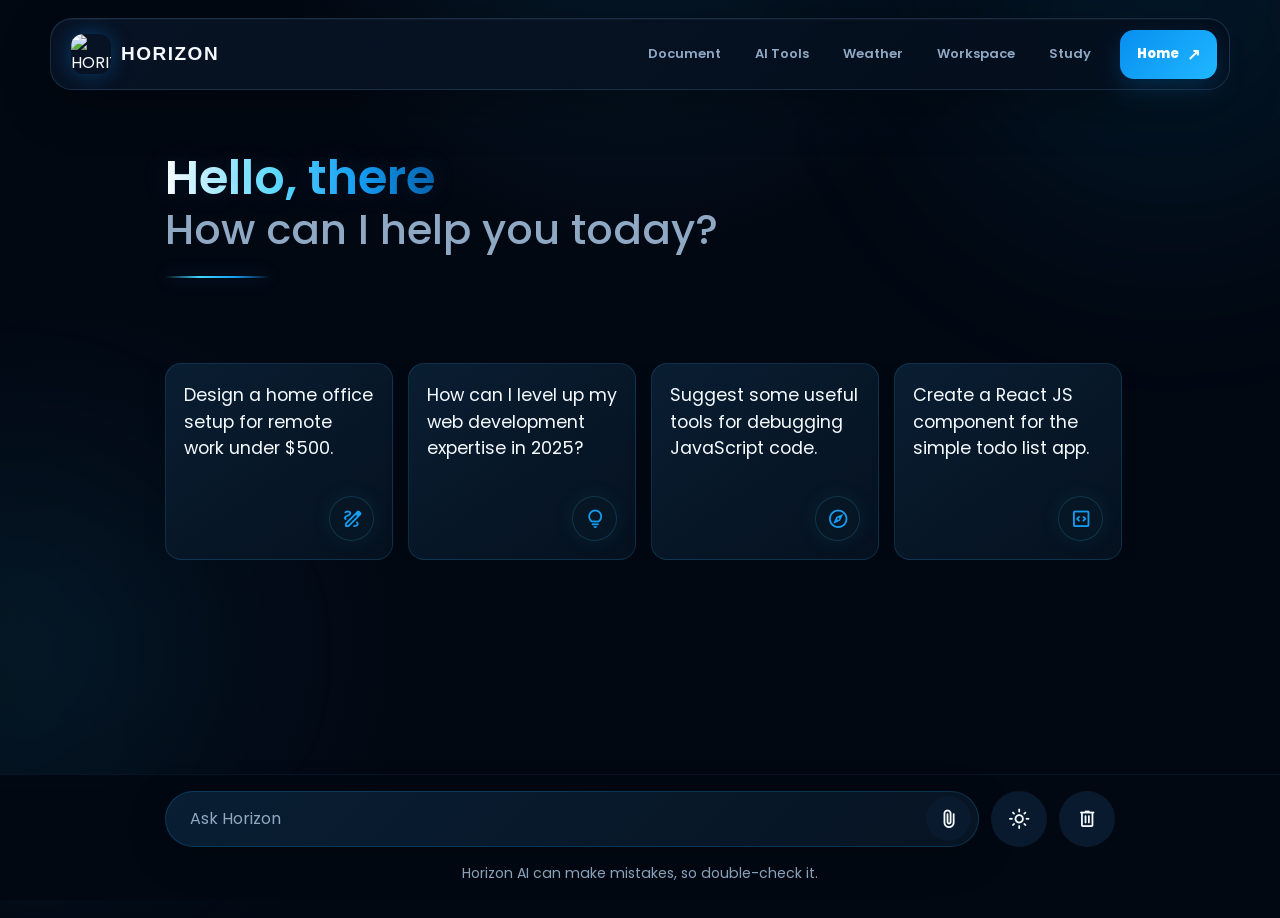
==== ChatBot.html @ b5a22b56 "Add files via upload" ====
<!DOCTYPE html>
<html lang="en">
  <head>
    <meta charset="UTF-8" />
    <meta name="viewport" content="width=device-width, initial-scale=1.0" />
    <title>Gemini Chatbot</title>
    <!-- Linking Google Fonts For Icons -->
    <link rel="stylesheet" href="https://fonts.googleapis.com/css2?family=Material+Symbols+Rounded:opsz,wght,FILL,GRAD@32,400,0,0" />
    <link rel="stylesheet" href="ChatBot.css" />
    <link rel="icon" type="image/x-icon" href="/Skill Mela/Homepage/Images/Logo.jpg">
  </head>
  <body>
    <!-- =========================
     HORIZON NAVBAR
========================= -->

<header class="navbar">

  <a href="#home" class="brand">
    <img
      src="/Skill Mela/Homepage/Images/Logo.jpg"
      alt="HORIZON Logo"
    >

    <span class="brand-name">
      HORIZON
    </span>
  </a>

  <nav class="nav-links" id="navLinks">

    <a href="/Skill Mela/Document AI/Document.html">
      Document
    </a>

    <a href="/Skill Mela/Utilities/Utilities.html">
      AI Tools
    </a>

    <a href="/Skill Mela/Weather/Weather.html">
      Weather
    </a>

    <a href="/Skill Mela/Developer Desk/developer-desk.html">
      Workspace
    </a>

    <a href="/Skill Mela/Study AI/Study.html">
      Study
    </a>

  </nav>

  <a
    href="/Skill Mela/Homepage/index.html"
    class="nav-cta"
  >
    Home <span>↗</span>
  </a>

  <button
    class="menu-btn"
    id="menuBtn"
    aria-label="Open Menu"
    aria-expanded="false"
  >
    ☰
  </button>

</header>
    <div class="container">
      <!-- App Header -->
      <header class="app-header">
        <h1 class="heading">Hello, there</h1>
        <h4 class="sub-heading">How can I help you today?</h4>
      </header>
      <!-- Suggestions List -->
      <ul class="suggestions">
        <li class="suggestions-item">
          <p class="text">Design a home office setup for remote work under $500.</p>
          <span class="icon material-symbols-rounded">draw</span>
        </li>
        <li class="suggestions-item">
          <p class="text">How can I level up my web development expertise in 2025?</p>
          <span class="icon material-symbols-rounded">lightbulb</span>
        </li>
        <li class="suggestions-item">
          <p class="text">Suggest some useful tools for debugging JavaScript code.</p>
          <span class="icon material-symbols-rounded">explore</span>
        </li>
        <li class="suggestions-item">
          <p class="text">Create a React JS component for the simple todo list app.</p>
          <span class="icon material-symbols-rounded">code_blocks</span>
        </li>
      </ul>
      <!-- Chats -->
      <div class="chats-container"></div>
      <!-- Prompt Input -->
      <div class="prompt-container">
        <div class="prompt-wrapper">
          <form action="#" class="prompt-form">
            <input type="text" placeholder="Ask Horizon" class="prompt-input" required />
            <div class="prompt-actions">
              <!-- File Upload Wrapper -->
              <div class="file-upload-wrapper">
                <img src="#" class="file-preview" />
                <input id="file-input" type="file" accept="image/*, .pdf, .txt, .csv" hidden />
                <button type="button" class="file-icon material-symbols-rounded">description</button>
                <button id="cancel-file-btn" type="button" class="material-symbols-rounded">close</button>
                <button id="add-file-btn" type="button" class="material-symbols-rounded">attach_file</button>
              </div>
              <!-- Send Prompt and Stop Response Buttons -->
              <button id="stop-response-btn" type="button" class="material-symbols-rounded">stop_circle</button>
              <button id="send-prompt-btn" class="material-symbols-rounded">arrow_upward</button>
            </div>
          </form>
          <!-- Theme and Delete Chats Buttons -->
          <button id="theme-toggle-btn" class="material-symbols-rounded">light_mode</button>
          <button id="delete-chats-btn" class="material-symbols-rounded">delete</button>
        </div>
        <p class="disclaimer-text">Horizon AI can make mistakes, so double-check it.</p>
      </div>
    </div>
    <script src="ChatBot.js"></script>
  </body>
</html>
---- ChatBot.css ----
/* =========================================================
   HORIZON AI ASSISTED WEBSITE
   PREMIUM DARK + LIGHT THEME
   ========================================================= */

@import url("https://fonts.googleapis.com/css2?family=Poppins:wght@400;500;600;700&display=swap");


/* =========================================================
   RESET
   ========================================================= */

* {
    margin: 0;
    padding: 0;
    box-sizing: border-box;
    font-family: "Poppins", sans-serif;
}

html {
    scroll-behavior: smooth;
}

button,
input,
textarea {
    font-family: inherit;
}

button {
    cursor: pointer;
}


/* =========================================================
   DARK THEME VARIABLES
   ========================================================= */

:root {

    --text-color: #f5faff;
    --heading-color: #ffffff;
    --subheading-color: #8fa8c4;
    --placeholder-color: #90a9c1;

    --primary-color: #020812;
    --secondary-color: #091a2e;
    --secondary-hover-color: #102a45;

    --surface-color: rgba(9, 26, 46, 0.88);
    --surface-hover: rgba(13, 37, 61, 0.96);

    --border-color: rgba(50, 181, 255, 0.16);
    --border-hover: rgba(58, 205, 255, 0.45);

    --accent-color: #169df2;
    --accent-hover-color: #0878c5;
    --accent-cyan: #43d7ff;
    --accent-dark: #075ca4;

    --scrollbar-color: #24638c;

    --danger-color: #ff5f72;

    --shadow-small:
        0 8px 25px rgba(0, 0, 0, 0.14);

    --shadow-medium:
        0 15px 45px rgba(0, 0, 0, 0.22);

    --shadow-blue:
        0 12px 38px rgba(20, 156, 242, 0.13);

    --input-bg: #061321;
    --code-bg: #020a13;

    color-scheme: dark;
}


/* =========================================================
   LIGHT THEME
   ========================================================= */

body.light-theme {

    --text-color: #14263a;
    --heading-color: #071a2e;
    --subheading-color: #5d7590;
    --placeholder-color: #7389a0;

    --primary-color: #f4f9fd;
    --secondary-color: #e7f1f9;
    --secondary-hover-color: #dcebf7;

    --surface-color: rgba(255, 255, 255, 0.92);
    --surface-hover: #ffffff;

    --border-color: rgba(13, 125, 196, 0.14);
    --border-hover: rgba(13, 145, 218, 0.35);

    --accent-color: #087fd1;
    --accent-hover-color: #006bb4;
    --accent-cyan: #0aaedb;
    --accent-dark: #075995;

    --scrollbar-color: #91b6d0;

    --danger-color: #d9344b;

    --shadow-small:
        0 6px 22px rgba(25, 74, 112, 0.08);

    --shadow-medium:
        0 18px 55px rgba(25, 74, 112, 0.11);

    --shadow-blue:
        0 15px 40px rgba(8, 127, 209, 0.10);

    --input-bg: #ffffff;
    --code-bg: #edf5fb;

    color-scheme: light;
}


/* =========================================================
   BODY
   ========================================================= */

body {

    min-height: 100vh;

    overflow: hidden;

    color: var(--text-color);

    background:
        radial-gradient(
            circle at 50% -12%,
            rgba(35, 176, 255, 0.11),
            transparent 30%
        ),
        radial-gradient(
            circle at 5% 70%,
            rgba(20, 129, 207, 0.06),
            transparent 26%
        ),
        var(--primary-color);

    transition:
        background 0.35s ease,
        color 0.35s ease;
}


/* =========================================================
   LIGHT BODY BACKGROUND
   ========================================================= */

body.light-theme {

    background:
        radial-gradient(
            circle at 50% -15%,
            rgba(68, 194, 255, 0.20),
            transparent 32%
        ),
        radial-gradient(
            circle at 0% 40%,
            rgba(15, 137, 220, 0.08),
            transparent 25%
        ),
        linear-gradient(
            180deg,
            #fafdff 0%,
            #f2f8fc 50%,
            #eef6fb 100%
        );
}


/* =========================================================
   SCROLLBAR
   ========================================================= */

::-webkit-scrollbar {
    width: 8px;
    height: 8px;
}

::-webkit-scrollbar-track {
    background: transparent;
}

::-webkit-scrollbar-thumb {
    background: var(--scrollbar-color);
    border-radius: 50px;
}

::-webkit-scrollbar-thumb:hover {
    background: var(--accent-color);
}


/* =========================================================
   MAIN CONTAINER
   ========================================================= */

.container {

    position: relative;

    width: 100%;

    height:
        calc(100vh - 127px);

    overflow-y: auto;
    overflow-x: hidden;

    padding:
        32px 0 80px;

    scrollbar-color:
        var(--scrollbar-color)
        transparent;

    scrollbar-width: thin;
}


/* =========================================================
   CONTENT WIDTH
   ========================================================= */

.container :where(
    .app-header,
    .suggestions,
    .message,
    .prompt-wrapper
) {

    position: relative;

    width: 100%;

    max-width: 990px;

    margin:
        0 auto;

    padding:
        0 20px;
}


/* =========================================================
   BACKGROUND GLOW
   ========================================================= */

.container::before {

    content: "";

    position: fixed;

    width: 420px;
    height: 420px;

    top: -220px;
    right: -100px;

    border-radius: 50%;

    background:
        rgba(28, 165, 245, 0.10);

    filter:
        blur(110px);

    pointer-events:
        none;

    z-index:
        -1;
}


.container::after {

    content: "";

    position: fixed;

    width: 330px;
    height: 330px;

    left: -170px;
    bottom: 80px;

    border-radius: 50%;

    background:
        rgba(67, 215, 255, 0.06);

    filter:
        blur(110px);

    pointer-events:
        none;

    z-index:
        -1;
}


/* =========================================================
   LIGHT THEME GLOW
   ========================================================= */

body.light-theme .container::before {

    background:
        rgba(16, 163, 236, 0.13);

    filter:
        blur(105px);
}


body.light-theme .container::after {

    background:
        rgba(58, 197, 245, 0.09);

    filter:
        blur(105px);
}


/* =========================================================
   HEADER
   ========================================================= */

.container .app-header {

    margin-top:
        3vh;
}


/* =========================================================
   MAIN HEADING
   ========================================================= */

.app-header .heading {

    width:
        fit-content;

    font-size:
        3rem;

    font-weight:
        600;

    line-height:
        1.2;

    background:
        linear-gradient(
            90deg,
            #ffffff 0%,
            #62dcff 40%,
            #169df2 72%,
            #0762ac 100%
        );

    -webkit-background-clip:
        text;

    background-clip:
        text;

    -webkit-text-fill-color:
        transparent;

    color:
        transparent;

    text-shadow:
        0 0 30px
        rgba(
            30,
            168,
            245,
            0.12
        );
}


/* =========================================================
   LIGHT HEADING
   ========================================================= */

body.light-theme .app-header .heading {

    background:
        linear-gradient(
            90deg,
            #071b2f 0%,
            #087fd1 48%,
            #05abd9 100%
        );

    -webkit-background-clip:
        text;

    background-clip:
        text;

    -webkit-text-fill-color:
        transparent;

    text-shadow:
        none;
}


/* =========================================================
   SUB HEADING
   ========================================================= */

.app-header .sub-heading {

    margin-top:
        -5px;

    font-size:
        2.6rem;

    line-height:
        1.35;

    font-weight:
        500;

    color:
        var(--subheading-color);
}

/* =========================
   HORIZON NAVBAR
========================= */

.navbar {
  position: sticky;
  top: 18px;
  z-index: 1000;

  width: min(1180px, calc(100% - 32px));
  min-height: 72px;

  margin: 18px auto 0;

  display: flex;
  align-items: center;

  padding: 10px 12px 10px 20px;

  border: 1px solid rgba(110, 180, 235, 0.18);
  border-radius: 22px;

  background:
    linear-gradient(
      135deg,
      rgba(8, 20, 38, 0.92),
      rgba(4, 14, 28, 0.88)
    );

  backdrop-filter: blur(18px);

  box-shadow:
    0 15px 50px rgba(0, 0, 0, 0.28),
    inset 0 1px 0 rgba(255, 255, 255, 0.04);
}


/* LOGO */

.brand {
  display: flex;
  align-items: center;
  gap: 10px;

  flex-shrink: 0;

  text-decoration: none;
  color: inherit;
}

.brand img {
  width: 40px;
  height: 40px;

  border-radius: 12px;

  object-fit: cover;

  box-shadow:
    0 0 20px rgba(7, 143, 240, 0.35);
}

.brand-name {
  font-family: "Space Grotesk", sans-serif;

  font-size: 19px;
  font-weight: 700;

  letter-spacing: 1.5px;

  color: #f5f8ff;
}


/* NAV LINKS */

.nav-links {
  display: flex;
  align-items: center;

  gap: 8px;

  margin-left: auto;
  margin-right: 16px;
}

.nav-links a {
  padding: 11px 13px;

  border-radius: 12px;

  color: #8fa8c4;

  font-size: 13px;
  font-weight: 600;

  text-decoration: none;

  transition:
    color 0.2s ease,
    background 0.2s ease,
    transform 0.2s ease;
}

.nav-links a:hover {
  color: #f5f8ff;

  background:
    rgba(7, 143, 240, 0.09);

  transform:
    translateY(-1px);
}


/* LAUNCH AI */

.nav-cta {
  display: inline-flex;

  align-items: center;
  gap: 8px;

  padding: 12px 17px;

  border-radius: 14px;

  background:
    linear-gradient(
      135deg,
      #078ff0,
      #20b7ff
    );

  color: white;

  font-size: 13px;
  font-weight: 800;

  text-decoration: none;

  box-shadow:
    0 10px 25px rgba(7, 143, 240, 0.2);

  transition:
    transform 0.2s ease,
    box-shadow 0.2s ease;
}

.nav-cta:hover {
  transform:
    translateY(-2px);

  box-shadow:
    0 14px 30px rgba(7, 143, 240, 0.32);
}

.nav-cta span {
  font-size: 16px;
}


/* MOBILE BUTTON */

.menu-btn {
  display: none;

  border: 0;

  background: transparent;

  color: #f5f8ff;

  font-size: 25px;

  padding: 8px;
}


/* MOBILE */

@media (max-width: 760px) {

  .navbar {
    top: 10px;

    width: calc(100% - 20px);

    margin-top: 10px;
  }

  .nav-links {

    position: absolute;

    left: 0;
    right: 0;

    top: calc(100% + 10px);

    display: none;

    flex-direction: column;
    align-items: stretch;

    margin: 0;
    padding: 10px;

    border: 1px solid #16365a;

    border-radius: 18px;

    background: #09101f;

    box-shadow:
      0 20px 70px rgba(0,0,0,0.35);
  }

  .nav-links.open {
    display: flex;
  }

  .nav-links a {
    padding: 13px;
  }

  .nav-cta {
    margin-left: auto;
    margin-right: 8px;

    padding: 10px 13px;
  }

  .menu-btn {
    display: block;
  }

}


@media (max-width: 520px) {

  .brand-name {
    display: none;
  }

}

/* =========================================================
   SUGGESTIONS
   ========================================================= */

.container .suggestions {

    display:
        flex;

    width:
        100%;

    gap:
        15px;

    margin-top:
        9.5vh;

    list-style:
        none;

    overflow-x:
        auto;

    scroll-snap-type:
        x mandatory;

    scrollbar-width:
        none;
}


.container .suggestions::-webkit-scrollbar {
    display:
        none;
}


/* =========================================================
   HIDE SUGGESTIONS AFTER CHAT
   ========================================================= */

body.chats-active
.container :where(
    .app-header,
    .suggestions
) {

    display:
        none;
}


/* =========================================================
   SUGGESTION CARDS
   ========================================================= */

.suggestions .suggestions-item {

    width:
        228px;

    min-height:
        190px;

    flex-shrink:
        0;

    display:
        flex;

    flex-direction:
        column;

    align-items:
        flex-end;

    justify-content:
        space-between;

    padding:
        18px;

    cursor:
        pointer;

    scroll-snap-align:
        center;

    border:
        1px solid
        var(--border-color);

    border-radius:
        16px;

    background:
        linear-gradient(
            145deg,
            rgba(10, 31, 52, 0.96),
            rgba(5, 17, 31, 0.98)
        );

    box-shadow:
        var(--shadow-small);

    transition:
        0.3s ease;
}


/* =========================================================
   LIGHT SUGGESTION CARDS
========================================================= */

body.light-theme
.suggestions
.suggestions-item {

    background:
        rgba(
            255,
            255,
            255,
            0.88
        );

    border:
        1px solid
        rgba(
            13,
            127,
            209,
            0.13
        );

    box-shadow:
        0 8px 30px
        rgba(
            29,
            87,
            123,
            0.08
        );

    backdrop-filter:
        blur(14px);
}


.suggestions .suggestions-item:hover {

    transform:
        translateY(-4px);

    border-color:
        var(--border-hover);

    box-shadow:
        var(--shadow-blue);
}


/* =========================================================
   SUGGESTION TEXT
   ========================================================= */

.suggestions
.suggestions-item
.text {

    font-size:
        1.1rem;

    line-height:
        1.5;

    color:
        var(--text-color);
}


/* =========================================================
   SUGGESTION ICON
   ========================================================= */

.suggestions
.suggestions-item
.icon {

    width:
        45px;

    height:
        45px;

    display:
        flex;

    align-items:
        center;

    justify-content:
        center;

    align-self:
        flex-end;

    margin-top:
        35px;

    flex-shrink:
        0;

    font-size:
        1.4rem;

    color:
        var(--accent-cyan);

    background:
        #061625;

    border:
        1px solid
        rgba(
            67,
            215,
            255,
            0.16
        );

    border-radius:
        50%;

    box-shadow:
        0 0 22px
        rgba(
            67,
            215,
            255,
            0.08
        );
}


/* =========================================================
   LIGHT ICONS
   ========================================================= */

body.light-theme
.suggestions
.suggestions-item
.icon {

    color:
        var(--accent-color);

    background:
        linear-gradient(
            145deg,
            #ffffff,
            #e6f4fb
        );

    border:
        1px solid
        rgba(
            8,
            127,
            209,
            0.12
        );

    box-shadow:
        0 6px 20px
        rgba(
            8,
            127,
            209,
            0.09
        );
}


/* =========================================================
   FORCE HORIZON COLORS
========================================================= */

.suggestions
.suggestions-item:nth-child(1)
.icon,
.suggestions
.suggestions-item:nth-child(2)
.icon,
.suggestions
.suggestions-item:nth-child(3)
.icon,
.suggestions
.suggestions-item:nth-child(4)
.icon {

    color:
        var(--accent-color);
}


/* =========================================================
   CHAT CONTAINER
========================================================= */

.container .chats-container {

    display:
        flex;

    flex-direction:
        column;

    gap:
        20px;

    padding-bottom:
        25px;
}


/* =========================================================
   MESSAGE
========================================================= */

.chats-container .message {

    display:
        flex;

    align-items:
        flex-start;

    gap:
        11px;

    animation:
        messageAppear
        0.3s
        ease;
}


@keyframes messageAppear {

    from {
        opacity:
            0;

        transform:
            translateY(8px);
    }

    to {
        opacity:
            1;

        transform:
            translateY(0);
    }
}


/* =========================================================
   AVATAR
========================================================= */

.chats-container
.message
.avatar {

    width:
        43px;

    height:
        43px;

    flex-shrink:
        0;

    align-self:
        flex-start;

    padding:
        6px;

    margin-right:
        -7px;

    border-radius:
        50%;

    object-fit:
        cover;

    background:
        radial-gradient(
            circle at 35% 30%,
            #16486f,
            #061421 72%
        );

    border:
        1px solid
        rgba(
            67,
            215,
            255,
            0.24
        );

    box-shadow:
        0 0 18px
        rgba(
            29,
            169,
            255,
            0.10
        );
}


/* =========================================================
   LIGHT AVATAR
========================================================= */

body.light-theme
.chats-container
.message
.avatar {

    background:
        linear-gradient(
            145deg,
            #ffffff,
            #e5f3fb
        );

    border:
        1px solid
        rgba(
            8,
            127,
            209,
            0.16
        );

    box-shadow:
        0 5px 18px
        rgba(
            8,
            127,
            209,
            0.09
        );
}


/* =========================================================
   LOADING
========================================================= */

.chats-container
.message.loading
.avatar {

    animation:
        rotate 3s
        linear
        infinite;
}


@keyframes rotate {

    100% {
        transform:
            rotate(360deg);
    }
}


/* =========================================================
   MESSAGE TEXT
========================================================= */

.chats-container
.message
.message-text {

    padding:
        3px 16px;

    word-wrap:
        break-word;

    overflow-wrap:
        anywhere;

    white-space:
        pre-line;

    line-height:
        1.65;

    color:
        var(--text-color);
}


/* =========================================================
   BOT MESSAGE
========================================================= */

.chats-container
.bot-message {

    margin:
        9px auto;
}


/* =========================================================
   USER MESSAGE
========================================================= */

.chats-container
.user-message {

    flex-direction:
        column;

    align-items:
        flex-end;
}


/* =========================================================
   USER MESSAGE BUBBLE
========================================================= */

.chats-container
.user-message
.message-text {

    max-width:
        75%;

    padding:
        12px 16px;

    color:
        #eef8ff;

    background:
        linear-gradient(
            135deg,
            #0d2c49,
            #081a2d
        );

    border:
        1px solid
        rgba(
            29,
            169,
            255,
            0.16
        );

    border-radius:
        13px
        13px
        3px
        13px;

    box-shadow:
        0 8px 25px
        rgba(
            0,
            0,
            0,
            0.12
        );
}


/* =========================================================
   LIGHT USER MESSAGE
========================================================= */

body.light-theme
.chats-container
.user-message
.message-text {

    color:
        #123047;

    background:
        linear-gradient(
            135deg,
            #e5f5fd,
            #d5edf9
        );

    border:
        1px solid
        rgba(
            8,
            127,
            209,
            0.15
        );

    box-shadow:
        0 8px 25px
        rgba(
            24,
            79,
            116,
            0.08
        );
}


/* =========================================================
   IMAGE ATTACHMENT
========================================================= */

.chats-container
.user-message
.img-attachment {

    width:
        min(50%, 450px);

    max-width:
        100%;

    margin-top:
        -7px;

    border-radius:
        13px
        3px
        13px
        13px;

    object-fit:
        cover;

    border:
        1px solid
        var(--border-color);
}


/* =========================================================
   FILE ATTACHMENT
========================================================= */

.chats-container
.user-message
.file-attachment {

    display:
        flex;

    align-items:
        center;

    gap:
        6px;

    max-width:
        100%;

    padding:
        10px;

    margin-top:
        -7px;

    border-radius:
        13px
        3px
        13px
        13px;

    background:
        var(--secondary-color);

    border:
        1px solid
        var(--border-color);

    overflow:
        hidden;
}


/* =========================================================
   FILE COLOR
========================================================= */

.chats-container
.user-message
.file-attachment span {

    color:
        var(--accent-color);

    flex-shrink:
        0;
}


/* =========================================================
   PROMPT CONTAINER
========================================================= */

.container
.prompt-container {

    position:
        fixed;

    left:
        0;

    bottom:
        0;

    width:
        100%;

    padding:
        16px 0;

    background:
        linear-gradient(
            to top,
            #020812 65%,
            rgba(
                2,
                8,
                18,
                0.92
            )
        );

    border-top:
        1px solid
        rgba(
            40,
            177,
            255,
            0.08
        );

    z-index:
        100;
}


/* =========================================================
   LIGHT PROMPT AREA
========================================================= */

body.light-theme
.container
.prompt-container {

    background:
        linear-gradient(
            to top,
            #f4f9fd 60%,
            rgba(
                244,
                249,
                253,
                0.90
            )
        );

    border-top:
        1px solid
        rgba(
            13,
            127,
            209,
            0.10
        );

    backdrop-filter:
        blur(18px);
}


/* =========================================================
   PROMPT WRAPPER
========================================================= */

.prompt-container
:where(
    .prompt-wrapper,
    .prompt-form,
    .prompt-actions
) {

    display:
        flex;

    align-items:
        center;

    gap:
        12px;

    height:
        56px;
}


/* =========================================================
   PROMPT WRAPPER WIDTH
========================================================= */

.prompt-container
.prompt-wrapper {

    width:
        100%;
}


/* =========================================================
   PROMPT FORM
========================================================= */

.prompt-container
.prompt-form {

    width:
        100%;

    height:
        100%;

    border-radius:
        130px;

    background:
        linear-gradient(
            135deg,
            #091e33,
            #071423
        );

    border:
        1px solid
        rgba(
            29,
            169,
            255,
            0.20
        );

    box-shadow:
        0 10px 40px
        rgba(
            0,
            0,
            0,
            0.22
        );

    overflow:
        hidden;

    transition:
        0.3s ease;
}


/* =========================================================
   LIGHT PROMPT FORM
========================================================= */

body.light-theme
.prompt-container
.prompt-form {

    background:
        rgba(
            255,
            255,
            255,
            0.96
        );

    border:
        1px solid
        rgba(
            8,
            127,
            209,
            0.17
        );

    box-shadow:
        0 10px 40px
        rgba(
            25,
            83,
            122,
            0.10
        );
}


/* =========================================================
   PROMPT FOCUS
========================================================= */

.prompt-container
.prompt-form:focus-within {

    border-color:
        rgba(
            67,
            215,
            255,
            0.48
        );

    box-shadow:
        0 0 0 3px
        rgba(
            29,
            169,
            255,
            0.07
        ),

        0 15px 45px
        rgba(
            29,
            169,
            255,
            0.12
        );
}


/* =========================================================
   INPUT
========================================================= */

.prompt-form
.prompt-input {

    width:
        100%;

    height:
        100%;

    padding:
        0 0 0 24px;

    border:
        none;

    outline:
        none;

    resize:
        none;

    background:
        transparent;

    color:
        var(--text-color);

    font-size:
        1rem;
}


.prompt-form
.prompt-input::placeholder {

    color:
        var(--placeholder-color);
}


/* =========================================================
   GENERIC BUTTON
========================================================= */

.prompt-wrapper button {

    width:
        56px;

    height:
        100%;

    flex-shrink:
        0;

    display:
        flex;

    align-items:
        center;

    justify-content:
        center;

    border:
        none;

    border-radius:
        50%;

    font-size:
        1.4rem;

    color:
        var(--text-color);

    background:
        var(--secondary-color);

    transition:
        0.25s ease;
}


.prompt-wrapper button:hover {

    background:
        var(--secondary-hover-color);

    transform:
        scale(1.03);
}


/* =========================================================
   LIGHT BUTTON
========================================================= */

body.light-theme
.prompt-wrapper button {

    background:
        #e8f3fa;

    border:
        1px solid
        rgba(
            8,
            127,
            209,
            0.08
        );
}


body.light-theme
.prompt-wrapper button:hover {

    background:
        #d9edf8;
}


/* =========================================================
   PROMPT ACTIONS
========================================================= */

.prompt-form
.prompt-actions {

    gap:
        5px;

    margin-right:
        7px;
}


/* =========================================================
   FILE UPLOAD
========================================================= */

.prompt-wrapper
.prompt-form
:where(
    .file-upload-wrapper,
    button,
    img
) {

    position:
        relative;

    width:
        45px;

    height:
        45px;
}


.prompt-form
.file-upload-wrapper
:where(
    button,
    img
) {

    display:
        none;

    position:
        absolute;

    width:
        45px;

    height:
        45px;

    border-radius:
        50%;

    object-fit:
        cover;
}


/* =========================================================
   SEND BUTTON
========================================================= */

.prompt-form
.prompt-actions
#send-prompt-btn {

    display:
        none;

    color:
        #ffffff;

    background:
        linear-gradient(
            135deg,
            #43d7ff,
            #087fd1
        );

    box-shadow:
        0 0 22px
        rgba(
            29,
            169,
            255,
            0.20
        );
}


.prompt-form
.prompt-input:valid
~ .prompt-actions
#send-prompt-btn {

    display:
        flex;
}


.prompt-form
#send-prompt-btn:hover {

    background:
        linear-gradient(
            135deg,
            #66ddff,
            #006fc0
        );

    box-shadow:
        0 0 28px
        rgba(
            29,
            169,
            255,
            0.30
        );
}


/* =========================================================
   LIGHT SEND BUTTON
========================================================= */

body.light-theme
.prompt-form
#send-prompt-btn {

    color:
        #ffffff;

    background:
        linear-gradient(
            135deg,
            #11b7e8,
            #087fd1
        );

    box-shadow:
        0 8px 24px
        rgba(
            8,
            127,
            209,
            0.22
        );
}


/* =========================================================
   FILE STATES
========================================================= */

.prompt-form
.file-upload-wrapper
#add-file-btn {

    display:
        flex;
}


.prompt-form
.file-upload-wrapper.active
#add-file-btn {

    display:
        none;
}


.prompt-form
.file-upload-wrapper.active.img-attached
img {

    display:
        block;
}


.prompt-form
.file-upload-wrapper.active.file-attached
.file-icon {

    display:
        flex;
}


.prompt-form
.file-upload-wrapper.active:hover
#cancel-file-btn {

    display:
        flex;
}


/* =========================================================
   FILE ICON
========================================================= */

.prompt-wrapper
.prompt-form
.file-icon {

    color:
        var(--accent-color);
}


/* =========================================================
   STOP / CANCEL
========================================================= */

.prompt-form
:is(
    #stop-response-btn:hover,
    #cancel-file-btn
) {

    color:
        var(--danger-color);
}


.prompt-form
#stop-response-btn,
body.bot-responding
.prompt-form
.file-upload-wrapper {

    display:
        none;
}


body.bot-responding
.prompt-form
#stop-response-btn {

    display:
        flex;
}


/* =========================================================
   DISCLAIMER
========================================================= */

.prompt-container
.disclaimer-text {

    padding:
        16px 20px 0;

    font-size:
        0.88rem;

    line-height:
        1.5;

    text-align:
        center;

    color:
        var(--placeholder-color);
}


/* =========================================================
   LIGHT DISCLAIMER
========================================================= */

body.light-theme
.prompt-container
.disclaimer-text {

    color:
        #71879b;
}


/* =========================================================
   LOADING MESSAGE
========================================================= */

.chats-container
.message.loading
.message-text {

    display:
        flex;

    align-items:
        center;

    gap:
        6px;
}


.chats-container
.message.loading
.message-text::after {

    content:
        "";

    width:
        7px;

    height:
        7px;

    border-radius:
        50%;

    background:
        var(--accent-cyan);

    box-shadow:
        0 0 14px
        var(--accent-cyan);

    animation:
        pulse 1s ease-in-out infinite;
}


@keyframes pulse {

    0%,
    100% {

        opacity:
            0.25;

        transform:
            scale(0.8);
    }

    50% {

        opacity:
            1;

        transform:
            scale(1);
    }
}


/* =========================================================
   LINKS
========================================================= */

.chats-container
.message-text a {

    color:
        var(--accent-color);

    text-decoration:
        none;

    font-weight:
        500;
}


.chats-container
.message-text a:hover {

    color:
        var(--accent-cyan);

    text-decoration:
        underline;
}


/* =========================================================
   CODE BLOCKS
========================================================= */

.chats-container
.message-text pre {

    max-width:
        100%;

    margin:
        12px 0;

    padding:
        16px;

    overflow-x:
        auto;

    border-radius:
        14px;

    background:
        var(--code-bg);

    border:
        1px solid
        var(--border-color);

    box-shadow:
        var(--shadow-small);
}


.chats-container
.message-text code {

    font-family:
        Consolas,
        Monaco,
        monospace;

    font-size:
        0.9rem;

    color:
        var(--accent-cyan);
}


/* =========================================================
   LIGHT CODE
========================================================= */

body.light-theme
.chats-container
.message-text code {

    color:
        #006da9;
}


/* =========================================================
   SELECTION
========================================================= */

::selection {

    background:
        rgba(
            29,
            169,
            255,
            0.28
        );

    color:
        #ffffff;
}


/* =========================================================
   THEME TRANSITIONS
========================================================= */

body,
.container,
.suggestions .suggestions-item,
.prompt-form,
.prompt-wrapper button,
.chats-container .avatar,
.chats-container .user-message .message-text {

    transition:
        background 0.35s ease,
        background-color 0.35s ease,
        border-color 0.35s ease,
        color 0.35s ease,
        box-shadow 0.35s ease;
}


/* =========================================================
   MOBILE
========================================================= */

@media (max-width: 768px) {

    body {
        overflow:
            hidden;
    }


    .container {

        height:
            calc(100vh - 100px);

        padding:
            20px 0 120px;
    }


    .container
    :where(
        .app-header,
        .suggestions,
        .message,
        .prompt-wrapper
    ) {

        padding-left:
            14px;

        padding-right:
            14px;
    }


    /* Header */

    .container
    .app-header {

        margin-top:
            2vh;
    }


    .app-header
    .heading {

        font-size:
            2rem;

        line-height:
            1.3;
    }


    .app-header
    .sub-heading {

        margin-top:
            0;

        font-size:
            1.7rem;

        line-height:
            1.4;
    }


    /* Suggestions */

    .container
    .suggestions {

        margin-top:
            5vh;

        gap:
            10px;
    }


    .suggestions
    .suggestions-item {

        width:
            205px;

        min-height:
            170px;

        padding:
            15px;
    }


    .suggestions
    .suggestions-item
    .text {

        font-size:
            0.95rem;
    }


    .suggestions
    .suggestions-item
    .icon {

        width:
            40px;

        height:
            40px;

        font-size:
            1.2rem;

        margin-top:
            25px;
    }


    /* Chat */

    .container
    .chats-container {

        gap:
            15px;
    }


    .chats-container
    .bot-message {

        margin:
            4px auto;
    }


    .chats-container
    .message-text {

        max-width:
            100%;
    }


    .chats-container
    .user-message
    .message-text {

        max-width:
            85%;
    }


    .chats-container
    .user-message
    .img-attachment {

        width:
            75%;
    }


    /* Prompt */

    .prompt-container {

        padding:
            10px 0;
    }


    .prompt-container
    :where(
        .prompt-wrapper,
        .prompt-form,
        .prompt-actions
    ) {

        height:
            53px;

        gap:
            8px;
    }


    .prompt-container button {

        width:
            53px;
    }


    .prompt-form
    :is(
        .file-upload-wrapper,
        button,
        img
    ) {

        width:
            42px;

        height:
            42px;
    }


    .prompt-form
    .prompt-input {

        padding-left:
            20px;

        font-size:
            0.9rem;
    }


    .prompt-form
    .file-upload-wrapper
    .file-icon {

        width:
            42px;

        height:
            42px;
    }


    .prompt-form
    .file-upload-wrapper.active
    #cancel-file-btn {

        opacity:
            0;
    }


    .prompt-wrapper.hide-controls
    :where(
        #theme-toggle-btn,
        #delete-chats-btn
    ) {

        display:
            none;
    }


    .prompt-container
    .disclaimer-text {

        padding:
            10px 14px 0;

        font-size:
            0.72rem;
    }
}


/* =========================================================
   SMALL PHONES
========================================================= */

@media (max-width: 420px) {

    .app-header
    .heading {

        font-size:
            1.8rem;
    }


    .app-header
    .sub-heading {

        font-size:
            1.45rem;
    }


    .suggestions
    .suggestions-item {

        width:
            180px;

        min-height:
            160px;
    }


    .prompt-form
    .prompt-input {

        font-size:
            0.82rem;
    }


    .chats-container
    .user-message
    .message-text {

        max-width:
            90%;
    }
}


/* =========================================================
   LARGE DESKTOP
========================================================= */

@media (min-width: 1400px) {

    .container
    :where(
        .app-header,
        .suggestions,
        .message,
        .prompt-wrapper
    ) {

        max-width:
            1100px;
    }


    .app-header
    .heading {

        font-size:
            3.4rem;
    }


    .app-header
    .sub-heading {

        font-size:
            2.8rem;
    }
}


/* =========================================================
   HORIZON GLOW
========================================================= */

.prompt-form {

    animation:
        horizonGlow 5s
        ease-in-out
        infinite;
}


@keyframes horizonGlow {

    0%,
    100% {

        box-shadow:
            0 10px 40px
            rgba(
                0,
                0,
                0,
                0.18
            );
    }

    50% {

        box-shadow:
            0 10px 42px
            rgba(
                29,
                169,
                255,
                0.13
            );
    }
}


/* =========================================================
   LIGHT GLOW
========================================================= */

body.light-theme
.prompt-form {

    animation:
        lightHorizonGlow 5s
        ease-in-out
        infinite;
}


@keyframes lightHorizonGlow {

    0%,
    100% {

        box-shadow:
            0 10px 40px
            rgba(
                22,
                91,
                130,
                0.07
            );
    }

    50% {

        box-shadow:
            0 12px 44px
            rgba(
                8,
                127,
                209,
                0.14
            );
    }
}


/* =========================================================
   HORIZON BRAND LINE
========================================================= */

.app-header::after {

    content:
        "";

    display:
        block;

    width:
        105px;

    height:
        2px;

    margin-top:
        18px;

    border-radius:
        20px;

    background:
        linear-gradient(
            90deg,
            transparent,
            var(--accent-cyan),
            var(--accent-color),
            transparent
        );

    box-shadow:
        0 0 18px
        rgba(
            29,
            169,
            255,
            0.28
        );
}


body.light-theme
.app-header::after {

    box-shadow:
        0 0 18px
        rgba(
            8,
            127,
            209,
            0.18
        );
}


/* =========================================================
   DISABLE TEXT SELECTION ON UI BUTTONS
========================================================= */

button,
.suggestions-item,
.icon {

    user-select:
        none;
}


/* =========================================================
   ACCESSIBILITY
========================================================= */

button:focus-visible,
input:focus-visible,
textarea:focus-visible {

    outline:
        2px solid
        var(--accent-cyan);

    outline-offset:
        3px;
}


/* =========================================================
   REDUCED MOTION
========================================================= */

@media (prefers-reduced-motion: reduce) {

    *,
    *::before,
    *::after {

        animation-duration:
            0.01ms !important;

        animation-iteration-count:
            1 !important;

        scroll-behavior:
            auto !important;

        transition-duration:
            0.01ms !important;
    }
}
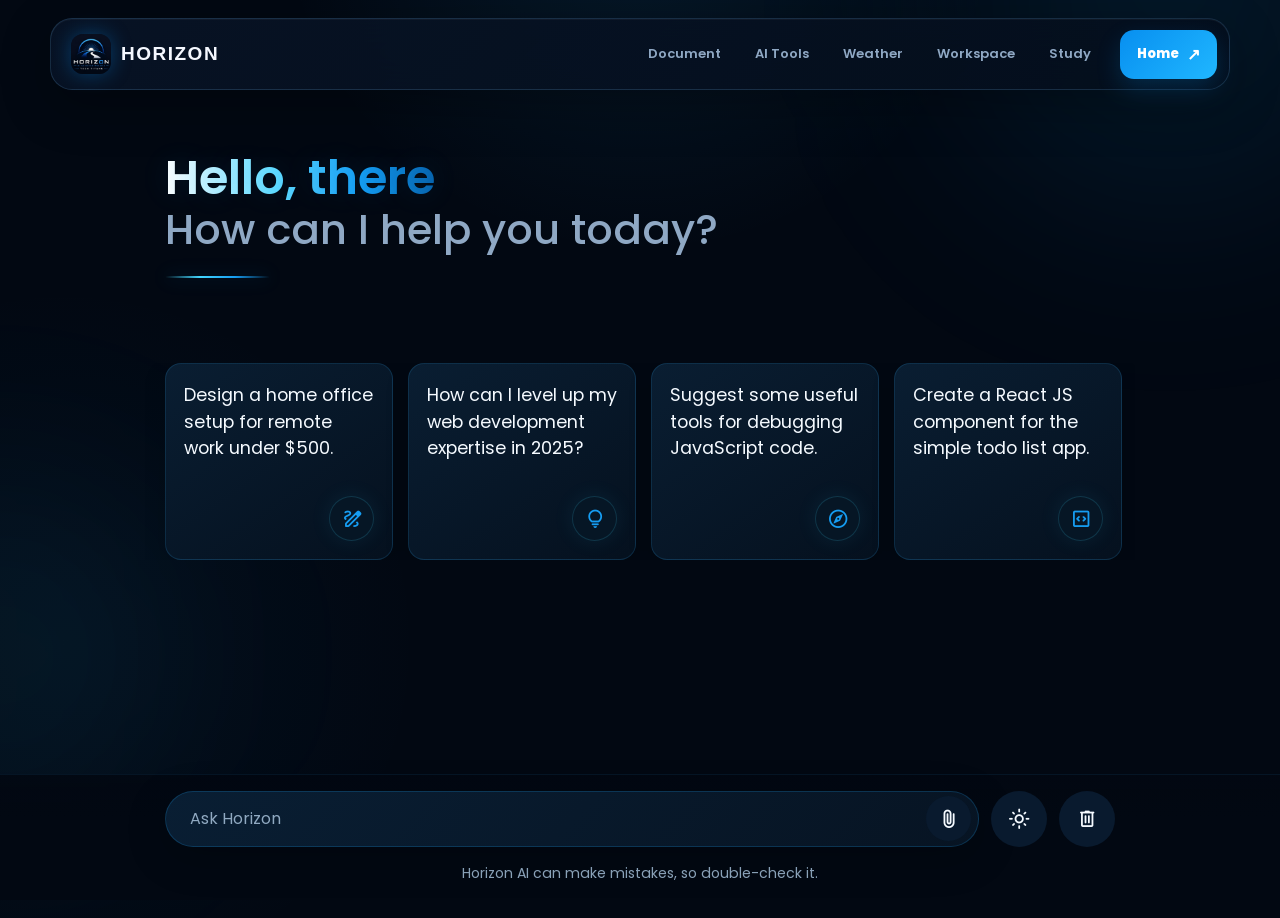
==== commit ffb01fbc: "Fix image and link paths in ChatBot.html Updated file paths for images and links in the HTML." ====
--- a/ChatBot.html
+++ b/ChatBot.html
@@ -7,7 +7,7 @@
     <!-- Linking Google Fonts For Icons -->
     <link rel="stylesheet" href="https://fonts.googleapis.com/css2?family=Material+Symbols+Rounded:opsz,wght,FILL,GRAD@32,400,0,0" />
     <link rel="stylesheet" href="ChatBot.css" />
-    <link rel="icon" type="image/x-icon" href="/Skill Mela/Homepage/Images/Logo.jpg">
+    <link rel="icon" type="image/x-icon" href="Logo.jpg">
   </head>
   <body>
     <!-- =========================
@@ -18,7 +18,7 @@
 
   <a href="#home" class="brand">
     <img
-      src="/Skill Mela/Homepage/Images/Logo.jpg"
+      src="Logo.jpg"
       alt="HORIZON Logo"
     >
 
@@ -29,30 +29,30 @@
 
   <nav class="nav-links" id="navLinks">
 
-    <a href="/Skill Mela/Document AI/Document.html">
+    <a href="Document.html">
       Document
     </a>
 
-    <a href="/Skill Mela/Utilities/Utilities.html">
+    <a href="Utilities.html">
       AI Tools
     </a>
 
-    <a href="/Skill Mela/Weather/Weather.html">
+    <a href="Weather.html">
       Weather
     </a>
 
-    <a href="/Skill Mela/Developer Desk/developer-desk.html">
+    <a href="developer-desk.html">
       Workspace
     </a>
 
-    <a href="/Skill Mela/Study AI/Study.html">
+    <a href="Study.html">
       Study
     </a>
 
   </nav>
 
   <a
-    href="/Skill Mela/Homepage/index.html"
+    href="index.html"
     class="nav-cta"
   >
     Home <span>↗</span>
@@ -123,4 +123,4 @@
     </div>
     <script src="ChatBot.js"></script>
   </body>
-</html>+</html>
